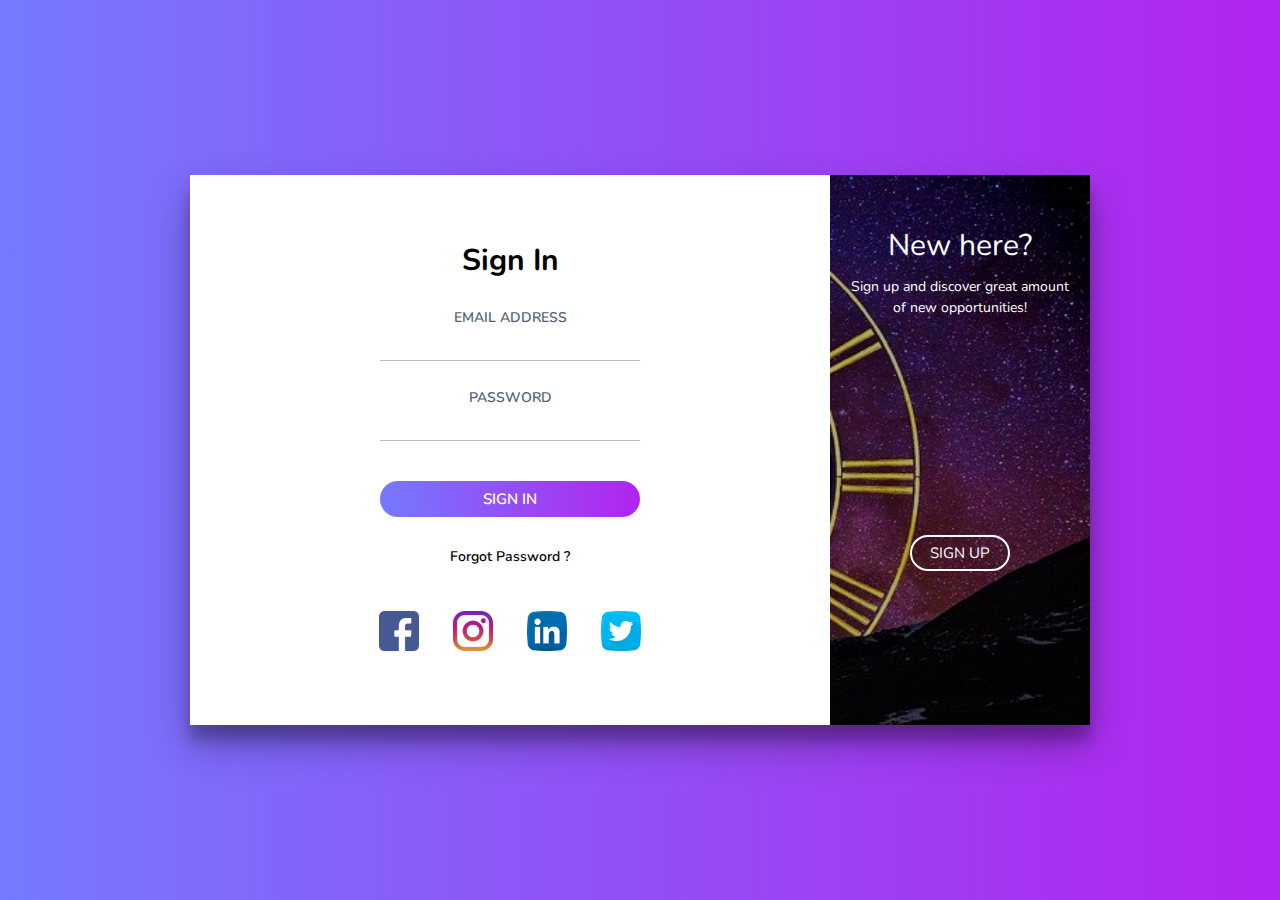
==== new website/login form/login.html @ 93388335 "Add files via upload" ====
<!DOCTYPE html>
<html>
<head>
	<title>Astrology CyberSpace</title>
	<meta charset="UTF-8">
	<meta name="viewport" content="width=device-width, initial-scale=1">
  <link rel="stylesheet" type="text/css" href="../css/login.css">
  <link href="https://fonts.googleapis.com/css?family=Nunito:400,600,700,800&display=swap" rel="stylesheet">
</head>
<body>
  <div class="cont">
    <div class="form sign-in">
      <h2>Sign In</h2>
      <label>
        <span>Email Address</span>
        <input type="email" name="email">
      </label>
      <label>
        <span>Password</span>
        <input type="password" name="password">
      </label>
      <button class="submit" type="button">Sign In</button>
      <p class="forgot-pass">Forgot Password ?</p>

      <div class="social-media">
        <ul>
          <li><img src="../images/facebook.png"></li>
          <li><img src="../images/instagram.png"></li>
          <li><img src="../images/linkedin.png"></li>
          <li><img src="../images/twitter.png"></li>
        </ul>
      </div>
    </div>

    <div class="sub-cont">
      <div class="img">
        <div class="img-text m-up">
          <h2>New here?</h2>
          <p>Sign up and discover great amount of new opportunities!</p>
        </div>
        <div class="img-text m-in">
          <h2>One of us?</h2>
          <p>If you already has an account, just sign in. We've missed you!</p>
        </div>
        <div class="img-btn">
          <span class="m-up">Sign Up</span>
          <span class="m-in">Sign In</span>
        </div>
      </div>
      <div class="form sign-up">
        <h2>Sign Up</h2>
        <label>
          <span>Name</span>
          <input type="text">
        </label>
        <label>
          <span>Email</span>
          <input type="email">
        </label>
        <label>
          <span>Password</span>
          <input type="password">
        </label>
        <label>
          <span>Confirm Password</span>
          <input type="password">
        </label>
        <button type="button" class="submit">Sign Up Now</button>
      </div>
    </div>
  </div>
<script type="text/javascript" src="../js/login.js"></script>
</body>
</html>
---- new website/css/login.css ----
*, *:before, *:after{
  margin: 0;
  padding: 0;
  box-sizing: border-box;
  font-family: 'Nunito', sans-serif;
}

body{
  width: 100%;
  height: 100vh;
  display: flex;
  justify-content: center;
  align-items: center;
  background: -webkit-linear-gradient(left, #7579ff, #b224ef);
  font-family: 'Nunito', sans-serif;
}

input, button{
  border:none;
  outline: none;
  background: none;
}

.cont{
  overflow: hidden;
  position: relative;
  width: 900px;
  height: 550px;
  background: #fff;
  box-shadow: 0 19px 38px rgba(0, 0, 0, 0.30), 0 15px 12px rgba(0, 0, 0, 0.22);
}

.form{
  position: relative;
  width: 640px;
  height: 100%;
  padding: 50px 30px;
  -webkit-transition:-webkit-transform 1.2s ease-in-out;
  transition: -webkit-transform 1.2s ease-in-out;
  transition: transform 1.2s ease-in-out;
  transition: transform 1.2s ease-in-out, -webkit-transform 1.2s ease-in-out;
}

h2{
  width: 100%;
  font-size: 30px;
  text-align: center;
}

label{
  display: block;
  width: 260px;
  margin: 25px auto 0;
  text-align: center;
}

label span{
  font-size: 14px;
  font-weight: 600;
  color: #505f75;
  text-transform: uppercase;
}

input{
  display: block;
  width: 100%;
  margin-top: 5px;
  font-size: 16px;
  padding-bottom: 5px;
  border-bottom: 1px solid rgba(109, 93, 93, 0.4);
  text-align: center;
  font-family: 'Nunito', sans-serif; 
}

button{
  display: block;
  margin: 0 auto;
  width: 260px;
  height: 36px;
  border-radius: 30px;
  color: #fff;
  font-size: 15px;
  cursor: pointer;
}

.submit{
  margin-top: 40px;
  margin-bottom: 30px;
  text-transform: uppercase;
  font-weight: 600;
  font-family: 'Nunito', sans-serif;
  background: -webkit-linear-gradient(left, #7579ff, #b224ef);
}

.submit:hover{
  background: -webkit-linear-gradient(left, #b224ef, #7579ff);
}

.forgot-pass{
  margin-top: 15px;
  text-align: center;
  font-size: 14px;
  font-weight: 600;
  color: #0c0101;
  cursor: pointer;
}

.forgot-pass:hover{
  color: red;
}

.social-media{
  width: 100%;
  text-align: center;
  margin-top: 20px;
}

.social-media ul{
  list-style: none;
}

.social-media ul li{
  display: inline-block;
  cursor: pointer;
  margin: 25px 15px;
}

.social-media img{
  width: 40px;
  height: 40px;
}

.sub-cont{
  overflow: hidden;
  position: absolute;
  left: 640px;
  top: 0;
  width: 900px;
  height: 100%;
  padding-left: 260px;
  background: #fff;
  -webkit-transition: -webkit-transform 1.2s ease-in-out;
  transition: -webkit-transform 1.2s ease-in-out;
  transition: transform 1.2s ease-in-out;
}

.cont.s-signup .sub-cont{
  -webkit-transform:translate3d(-640px, 0, 0);
          transform:translate3d(-640px, 0, 0);
}

.img{
  overflow: hidden;
  z-index: 2;
  position: absolute;
  left: 0;
  top: 0;
  width: 260px;
  height: 100%;
  padding-top: 360px;
}

.img:before{
  content: '';
  position: absolute;
  right: 0;
  top: 0;
  width: 900px;
  height: 100%;
  background-image: url(../images/starrysky.jpg);
  background-size: cover;
  transition: -webkit-transform 1.2s ease-in-out;
  transition: transform 1.2s ease-in-out, -webkit-transform 1.2s ease-in-out;
}

.img:after{
  content: '';
  position: absolute;
  left: 0;
  top: 0;
  width: 100%;
  height: 100%;
  background: rgba(0,0,0,0.3);
}

.cont.s-signup .img:before{
  -webkit-transform:translate3d(640px, 0, 0);
          transform:translate3d(640px, 0, 0);
}

.img-text{
  z-index: 2;
  position: absolute;
  left: 0;
  top: 50px;
  width: 100%;
  padding: 0 20px;
  text-align: center;
  color: #fff;
  -webkit-transition:-webkit-transform 1.2s ease-in-out;
  transition: -webkit-transform 1.2s ease-in-out;
  transition: transform 1.2s ease-in-out, -webkit-transform 1.2s ease-in-out;
}

.img-text h2{
  margin-bottom: 10px;
  font-weight: normal;
}

.img-text p{
  font-size: 14px;
  line-height: 1.5;
}

.cont.s-signup .img-text.m-up{
  -webkit-transform:translateX(520px);
          transform:translateX(520px);
}

.img-text.m-in{
  -webkit-transform:translateX(-520px);
          transform:translateX(-520px);
}

.cont.s-signup .img-text.m-in{
  -webkit-transform:translateX(0);
          transform:translateX(0);
}


.sign-in{
  padding-top: 65px;
  -webkit-transition-timing-function:ease-out;
          transition-timing-function:ease-out;
}

.cont.s-signup .sign-in{
  -webkit-transition-timing-function:ease-in-out;
          transition-timing-function:ease-in-out;
  -webkit-transition-duration:1.2s;
          transition-duration:1.2s; 
  -webkit-transform:translate3d(640px, 0, 0);
          transform:translate3d(640px, 0, 0);
}

.img-btn{
  overflow: hidden;
  z-index: 2;
  position: relative;
  width: 100px;
  height: 36px;
  margin: 0 auto;
  background: transparent;
  color: #fff;
  text-transform: uppercase;
  font-size: 15px;
  cursor: pointer;
}

.img-btn:after{
  content: '';
  z-index: 2;
  position: absolute;
  left: 0;
  top: 0;
  width: 100%;
  height: 100%;
  border: 2px solid #fff;
  border-radius: 30px;
}

.img-btn span{
  position: absolute;
  left: 0;
  top: 0;
  display: -webkit-box;
  display: flex;
  -webkit-box-pack:center;
  justify-content: center;
  align-items: center;
  width: 100%;
  height: 100%;
  -webkit-transition:-webkit-transform 1.2s;
  transition: -webkit-transform 1.2s;
  transition: transform 1.2s;
  transition: transform 1.2s, -webkit-transform 1.2s;;
}

.img-btn span.m-in{
  -webkit-transform:translateY(-72px);
          transform:translateY(-72px);
}

.cont.s-signup .img-btn span.m-in{
  -webkit-transform:translateY(0);
          transform:translateY(0);
}

.cont.s-signup .img-btn span.m-up{
  -webkit-transform:translateY(72px);
          transform:translateY(72px);
}

.sign-up{
  -webkit-transform:translate3d(-900px, 0, 0);
          transform:translate3d(-900px, 0, 0);
}

.cont.s-signup .sign-up{
  -webkit-transform:translate3d(0, 0, 0);
          transform:translate3d(0, 0, 0);
}
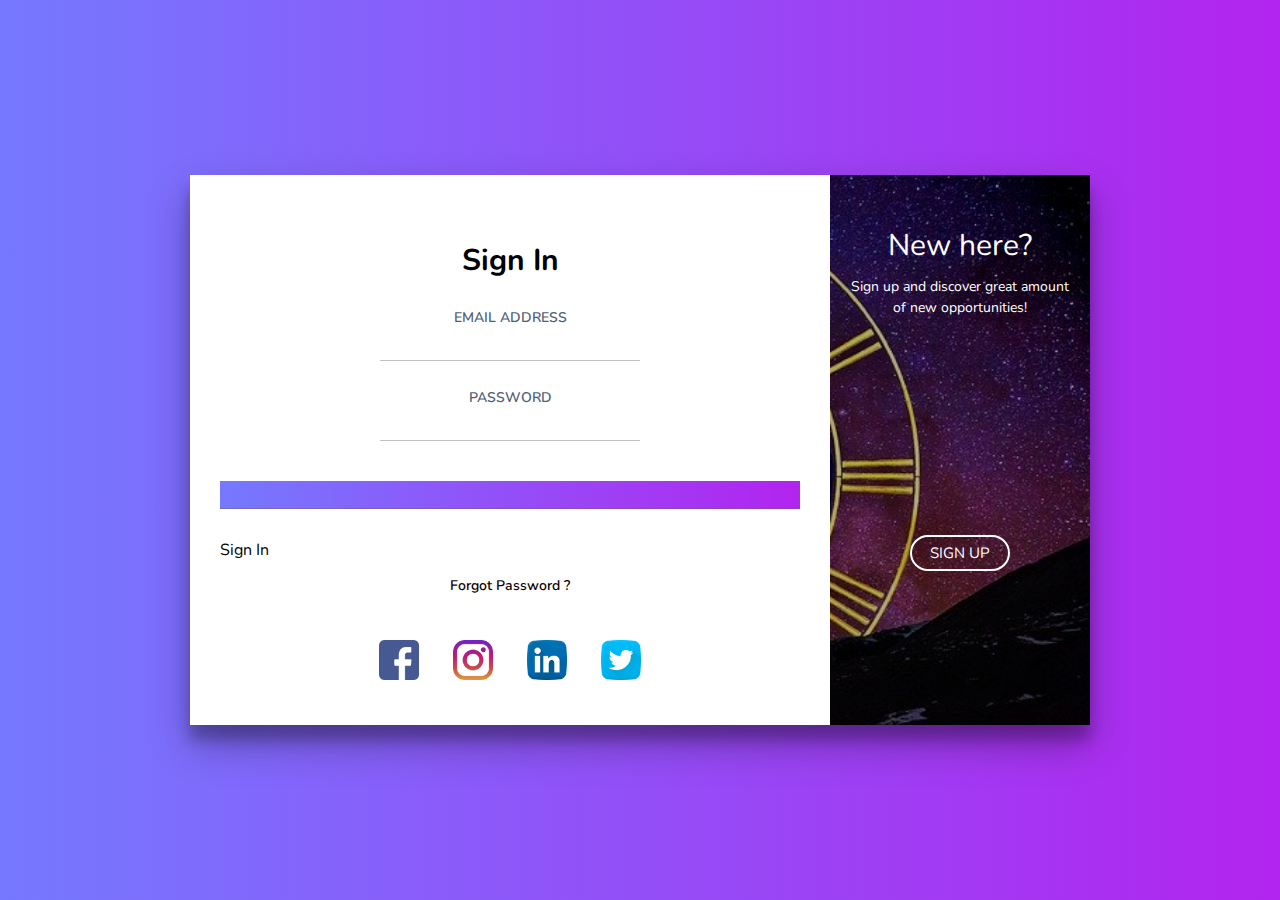
==== commit 79caaa48: "Add files via upload" ====
--- a/new website/login form/login.html
+++ b/new website/login form/login.html
@@ -19,7 +19,7 @@
         <span>Password</span>
         <input type="password" name="password">
       </label>
-      <button class="submit" type="button">Sign In</button>
+      <input class="submit" type="button">Sign In</input>
       <p class="forgot-pass">Forgot Password ?</p>
 
       <div class="social-media">
@@ -65,7 +65,7 @@
           <span>Confirm Password</span>
           <input type="password">
         </label>
-        <button type="button" class="submit">Sign Up Now</button>
+        <input type="button" class="submit">Sign Up Now</input>
       </div>
     </div>
   </div>
